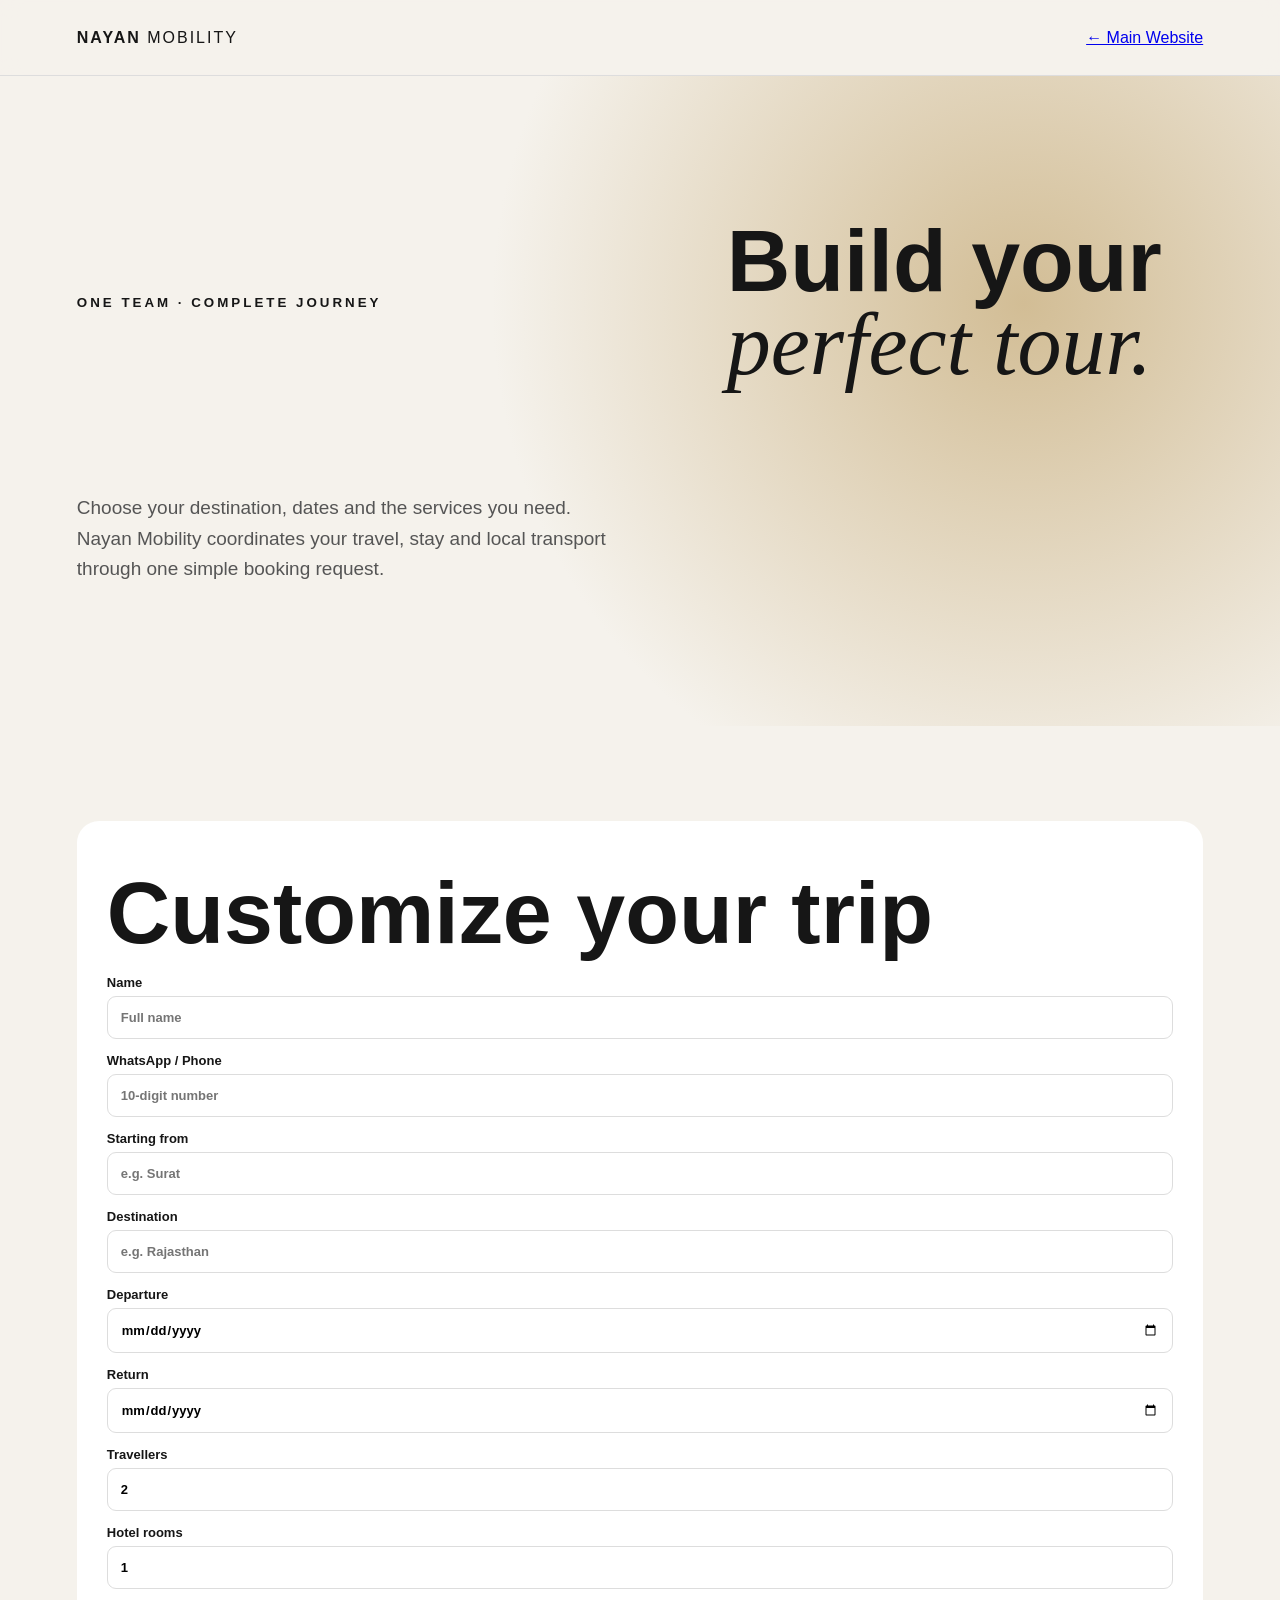
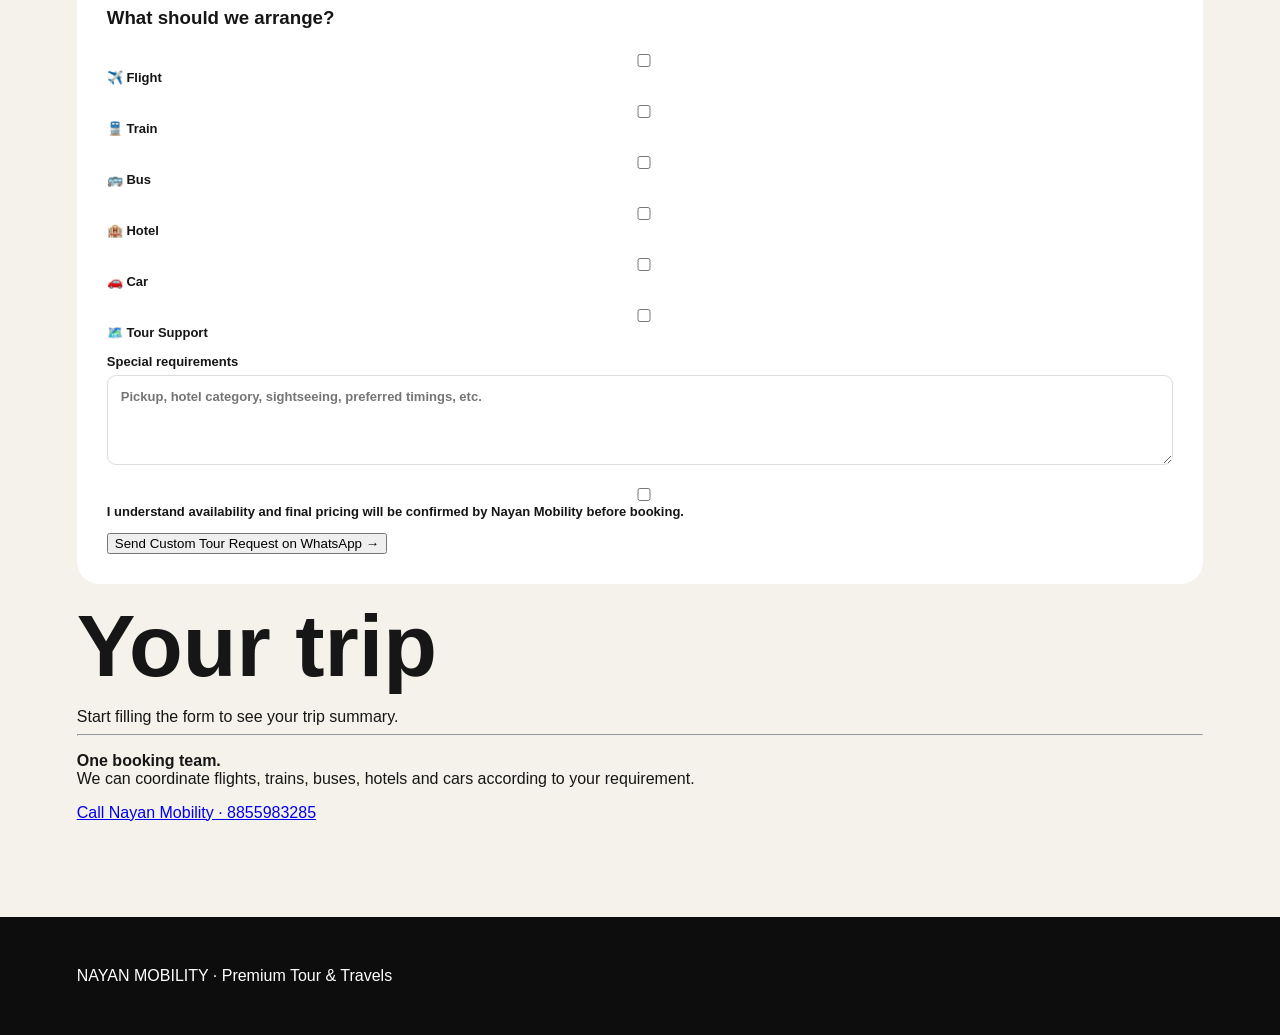
==== custom-tour.html @ cfd57b00 "Add custom tour booking page" ====
<!doctype html><html lang="en"><head><meta charset="utf-8"><meta name="viewport" content="width=device-width,initial-scale=1"><title>Customize Your Tour | Nayan Mobility</title><link rel="stylesheet" href="style.css"></head><body><header><div class="logo">NAYAN <span>MOBILITY</span></div><a href="index.html">← Main Website</a></header><main><section class="hero"><small>ONE TEAM · COMPLETE JOURNEY</small><h1>Build your <i>perfect tour.</i></h1><p>Choose your destination, dates and the services you need. Nayan Mobility coordinates your travel, stay and local transport through one simple booking request.</p></section><section class="builder"><form id="tourForm"><h2>Customize your trip</h2><div class="row"><label>Name<input id="name" required placeholder="Full name"></label><label>WhatsApp / Phone<input id="phone" required type="tel" placeholder="10-digit number"></label></div><div class="row"><label>Starting from<input id="from" required placeholder="e.g. Surat"></label><label>Destination<input id="destination" required placeholder="e.g. Rajasthan"></label></div><div class="row"><label>Departure<input id="start" required type="date"></label><label>Return<input id="end" type="date"></label></div><div class="row"><label>Travellers<input id="travellers" type="number" min="1" value="2"></label><label>Hotel rooms<input id="rooms" type="number" min="0" value="1"></label></div><h3>What should we arrange?</h3><div class="services"><label><input name="service" type="checkbox" value="Flight"> ✈️ Flight</label><label><input name="service" type="checkbox" value="Train"> 🚆 Train</label><label><input name="service" type="checkbox" value="Bus"> 🚌 Bus</label><label><input name="service" type="checkbox" value="Hotel"> 🏨 Hotel</label><label><input name="service" type="checkbox" value="Car"> 🚗 Car</label><label><input name="service" type="checkbox" value="Tour Support"> 🗺️ Tour Support</label></div><label>Special requirements<textarea id="notes" placeholder="Pickup, hotel category, sightseeing, preferred timings, etc."></textarea></label><label class="consent"><input required type="checkbox"> I understand availability and final pricing will be confirmed by Nayan Mobility before booking.</label><button type="submit">Send Custom Tour Request on WhatsApp →</button></form><aside><h2>Your trip</h2><div id="summary">Start filling the form to see your trip summary.</div><hr><p><b>One booking team.</b><br>We can coordinate flights, trains, buses, hotels and cars according to your requirement.</p><a class="call" href="tel:8855983285">Call Nayan Mobility · 8855983285</a></aside></section></main><footer>NAYAN MOBILITY · Premium Tour & Travels</footer><script src="custom-tour.js"></script></body></html>
---- style.css ----
*{box-sizing:border-box}html{scroll-behavior:smooth}body{margin:0;background:#f5f2ec;color:#161616;font-family:Arial,sans-serif}header{height:76px;display:flex;align-items:center;justify-content:space-between;padding:0 6%;position:sticky;top:0;background:#f5f2ecee;backdrop-filter:blur(10px);z-index:5;border-bottom:1px solid #ddd}.logo{font-weight:900;letter-spacing:2px}.logo span{font-weight:400}nav{display:flex;gap:25px}nav a{color:#111;text-decoration:none;font-size:14px}.hero{min-height:650px;padding:8% 6%;display:grid;grid-template-columns:1.1fr .9fr;gap:6%;align-items:center;background:radial-gradient(circle at 80% 35%,#d2bd95,#f5f2ec 48%)}small{letter-spacing:3px;font-weight:800}.hero h1,h2{font-size:clamp(50px,7vw,88px);line-height:.95;margin:20px 0}.hero i,h2 i{font-family:Georgia,serif;font-weight:400}.hero p{max-width:550px;font-size:19px;line-height:1.6;color:#555}.btn{display:inline-block;background:#111;color:#fff;border:0;border-radius:30px;padding:14px 22px;text-decoration:none;font-weight:700;cursor:pointer}.hero-art{height:410px;border-radius:30px;background:linear-gradient(145deg,#292929,#050505);color:#c8aa70;display:flex;align-items:center;justify-content:center;text-align:center;font-size:60px;font-weight:900;letter-spacing:5px;box-shadow:0 30px 70px #0002}.hero-art b{color:#fff;font-size:22px;letter-spacing:8px}section{padding:95px 6%}.grid{display:grid;grid-template-columns:repeat(4,1fr);gap:18px}.grid article{background:#fff;border-radius:22px;padding:16px;box-shadow:0 15px 40px #0000000b}.art{height:180px;border-radius:17px;background:linear-gradient(135deg,#ddd7cb,#faf9f6);display:flex;align-items:center;justify-content:center;font-size:34px;font-weight:900;color:#777}.grid p{color:#777}.grid button{background:none;border:0;font-weight:700;cursor:pointer}.dark{background:#141414;color:#fff}.features{display:grid;grid-template-columns:repeat(3,1fr);gap:35px;margin-top:60px}.features b{color:#c6a66b}.features p{color:#aaa;line-height:1.6}#booking{display:grid;grid-template-columns:.8fr 1.2fr;gap:80px}form{background:#fff;padding:30px;border-radius:22px}label{display:block;font-weight:700;font-size:13px;margin:0 0 14px}input,select,textarea{width:100%;padding:13px;margin-top:6px;border:1px solid #ddd;border-radius:9px;font:inherit}textarea{min-height:90px}form .btn{width:100%}footer{background:#0d0d0d;color:#fff;padding:50px 6%;display:flex;justify-content:space-between}footer p{color:#aaa;line-height:1.7}@media(max-width:800px){nav{display:none}.hero,#booking{grid-template-columns:1fr}.grid{grid-template-columns:1fr 1fr}.features{grid-template-columns:1fr}footer{display:block}}@media(max-width:520px){.grid{grid-template-columns:1fr}}
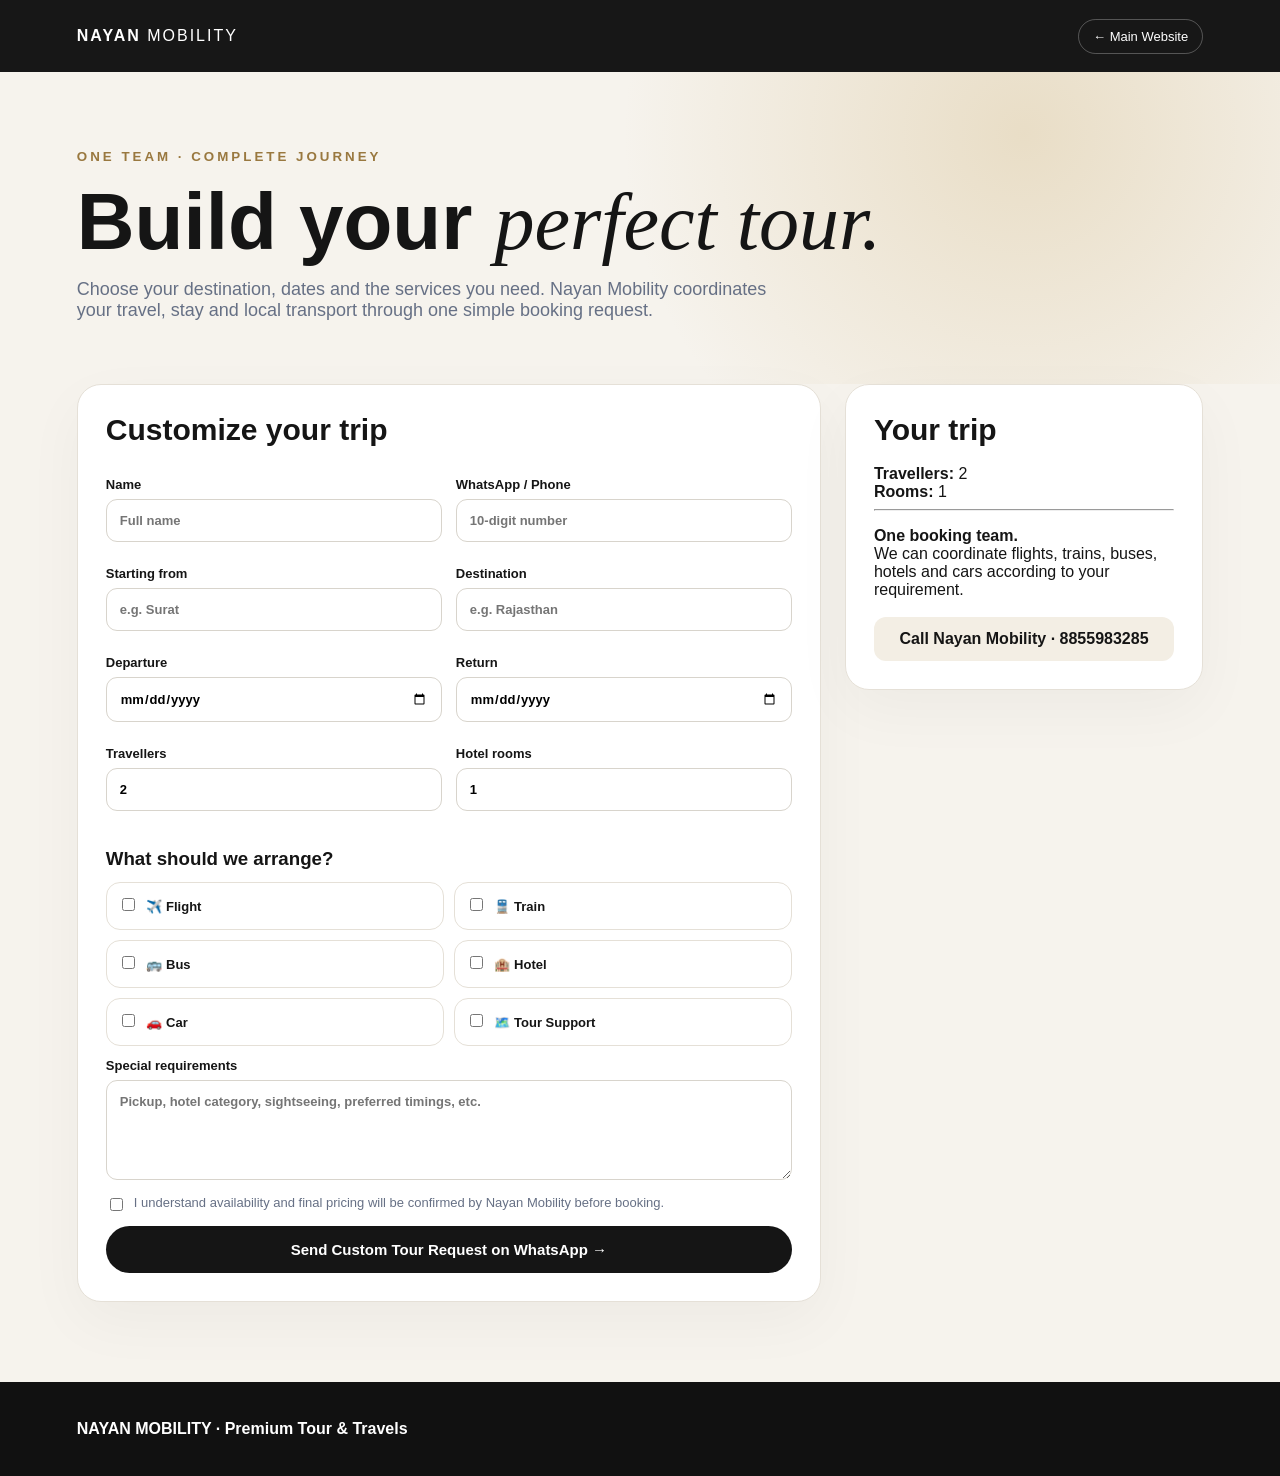
==== commit 3277b81a: "Connect custom tour page stylesheet" ====
--- a/custom-tour.html
+++ b/custom-tour.html
@@ -1 +1 @@
-<!doctype html><html lang="en"><head><meta charset="utf-8"><meta name="viewport" content="width=device-width,initial-scale=1"><title>Customize Your Tour | Nayan Mobility</title><link rel="stylesheet" href="style.css"></head><body><header><div class="logo">NAYAN <span>MOBILITY</span></div><a href="index.html">← Main Website</a></header><main><section class="hero"><small>ONE TEAM · COMPLETE JOURNEY</small><h1>Build your <i>perfect tour.</i></h1><p>Choose your destination, dates and the services you need. Nayan Mobility coordinates your travel, stay and local transport through one simple booking request.</p></section><section class="builder"><form id="tourForm"><h2>Customize your trip</h2><div class="row"><label>Name<input id="name" required placeholder="Full name"></label><label>WhatsApp / Phone<input id="phone" required type="tel" placeholder="10-digit number"></label></div><div class="row"><label>Starting from<input id="from" required placeholder="e.g. Surat"></label><label>Destination<input id="destination" required placeholder="e.g. Rajasthan"></label></div><div class="row"><label>Departure<input id="start" required type="date"></label><label>Return<input id="end" type="date"></label></div><div class="row"><label>Travellers<input id="travellers" type="number" min="1" value="2"></label><label>Hotel rooms<input id="rooms" type="number" min="0" value="1"></label></div><h3>What should we arrange?</h3><div class="services"><label><input name="service" type="checkbox" value="Flight"> ✈️ Flight</label><label><input name="service" type="checkbox" value="Train"> 🚆 Train</label><label><input name="service" type="checkbox" value="Bus"> 🚌 Bus</label><label><input name="service" type="checkbox" value="Hotel"> 🏨 Hotel</label><label><input name="service" type="checkbox" value="Car"> 🚗 Car</label><label><input name="service" type="checkbox" value="Tour Support"> 🗺️ Tour Support</label></div><label>Special requirements<textarea id="notes" placeholder="Pickup, hotel category, sightseeing, preferred timings, etc."></textarea></label><label class="consent"><input required type="checkbox"> I understand availability and final pricing will be confirmed by Nayan Mobility before booking.</label><button type="submit">Send Custom Tour Request on WhatsApp →</button></form><aside><h2>Your trip</h2><div id="summary">Start filling the form to see your trip summary.</div><hr><p><b>One booking team.</b><br>We can coordinate flights, trains, buses, hotels and cars according to your requirement.</p><a class="call" href="tel:8855983285">Call Nayan Mobility · 8855983285</a></aside></section></main><footer>NAYAN MOBILITY · Premium Tour & Travels</footer><script src="custom-tour.js"></script></body></html>+<!doctype html><html lang="en"><head><meta charset="utf-8"><meta name="viewport" content="width=device-width,initial-scale=1"><title>Customize Your Tour | Nayan Mobility</title><link rel="stylesheet" href="custom-tour.css"></head><body><header><div class="logo">NAYAN <span>MOBILITY</span></div><a href="index.html">← Main Website</a></header><main><section class="hero"><small>ONE TEAM · COMPLETE JOURNEY</small><h1>Build your <i>perfect tour.</i></h1><p>Choose your destination, dates and the services you need. Nayan Mobility coordinates your travel, stay and local transport through one simple booking request.</p></section><section class="builder"><form id="tourForm"><h2>Customize your trip</h2><div class="row"><label>Name<input id="name" required placeholder="Full name"></label><label>WhatsApp / Phone<input id="phone" required type="tel" placeholder="10-digit number"></label></div><div class="row"><label>Starting from<input id="from" required placeholder="e.g. Surat"></label><label>Destination<input id="destination" required placeholder="e.g. Rajasthan"></label></div><div class="row"><label>Departure<input id="start" required type="date"></label><label>Return<input id="end" type="date"></label></div><div class="row"><label>Travellers<input id="travellers" type="number" min="1" value="2"></label><label>Hotel rooms<input id="rooms" type="number" min="0" value="1"></label></div><h3>What should we arrange?</h3><div class="services"><label><input name="service" type="checkbox" value="Flight"> ✈️ Flight</label><label><input name="service" type="checkbox" value="Train"> 🚆 Train</label><label><input name="service" type="checkbox" value="Bus"> 🚌 Bus</label><label><input name="service" type="checkbox" value="Hotel"> 🏨 Hotel</label><label><input name="service" type="checkbox" value="Car"> 🚗 Car</label><label><input name="service" type="checkbox" value="Tour Support"> 🗺️ Tour Support</label></div><label>Special requirements<textarea id="notes" placeholder="Pickup, hotel category, sightseeing, preferred timings, etc."></textarea></label><label class="consent"><input required type="checkbox"> I understand availability and final pricing will be confirmed by Nayan Mobility before booking.</label><button type="submit">Send Custom Tour Request on WhatsApp →</button></form><aside><h2>Your trip</h2><div id="summary">Start filling the form to see your trip summary.</div><hr><p><b>One booking team.</b><br>We can coordinate flights, trains, buses, hotels and cars according to your requirement.</p><a class="call" href="tel:8855983285">Call Nayan Mobility · 8855983285</a></aside></section></main><footer>NAYAN MOBILITY · Premium Tour & Travels</footer><script src="custom-tour.js"></script></body></html>
--- a/custom-tour.css
+++ b/custom-tour.css
@@ -0,0 +1 @@
+*{box-sizing:border-box}body{margin:0;background:#f6f3ed;color:#151515;font-family:Arial,sans-serif}header{height:72px;background:#171717;color:#fff;display:flex;align-items:center;justify-content:space-between;padding:0 6%;position:sticky;top:0;z-index:5}.logo{font-weight:900;letter-spacing:2px}.logo span{font-weight:400}header a{color:#fff;text-decoration:none;border:1px solid #ffffff44;border-radius:30px;padding:9px 14px;font-size:13px}.hero{padding:75px 6% 45px;background:radial-gradient(circle at 80% 20%,#d5bd8c66,transparent 38%)}small{letter-spacing:3px;font-weight:800;color:#99783f}.hero h1{font-size:clamp(44px,7vw,80px);line-height:.98;margin:18px 0;max-width:850px}.hero i{font-family:Georgia,serif;font-weight:400}.hero p{font-size:18px;color:#667085;max-width:720px}.builder{width:min(1180px,88%);margin:0 auto 80px;display:grid;grid-template-columns:1.35fr .65fr;gap:24px}form,aside{background:#fff;border:1px solid #e5e0d7;border-radius:24px;padding:28px;box-shadow:0 20px 60px #0000000a}h2{font-size:30px;margin:0 0 18px}h3{margin:25px 0 12px}.row{display:grid;grid-template-columns:1fr 1fr;gap:14px}label{display:block;font-size:13px;font-weight:700;margin:12px 0}input,textarea{width:100%;padding:13px;margin-top:7px;border:1px solid #d8d4cc;border-radius:11px;font:inherit}textarea{min-height:100px;resize:vertical}.services{display:grid;grid-template-columns:1fr 1fr;gap:10px}.services label{border:1px solid #e5e0d7;border-radius:14px;padding:15px;margin:0;cursor:pointer}.services input{width:auto;margin:0 8px 0 0}.consent{display:flex;gap:8px;color:#667085;font-weight:400}.consent input{width:auto;margin-top:3px}.builder button{width:100%;border:0;border-radius:30px;background:#151515;color:#fff;padding:15px;font-weight:800;font-size:15px;cursor:pointer}.builder aside{height:max-content;position:sticky;top:92px}.summary{color:#667085;line-height:1.8}.summary b{color:#151515}.call{display:block;margin-top:18px;text-decoration:none;background:#f3eee4;color:#151515;padding:13px;border-radius:12px;text-align:center;font-weight:700}footer{background:#111;color:#fff;padding:38px 6%;font-weight:700}@media(max-width:800px){.builder{grid-template-columns:1fr}.builder aside{position:static}.row,.services{grid-template-columns:1fr}}
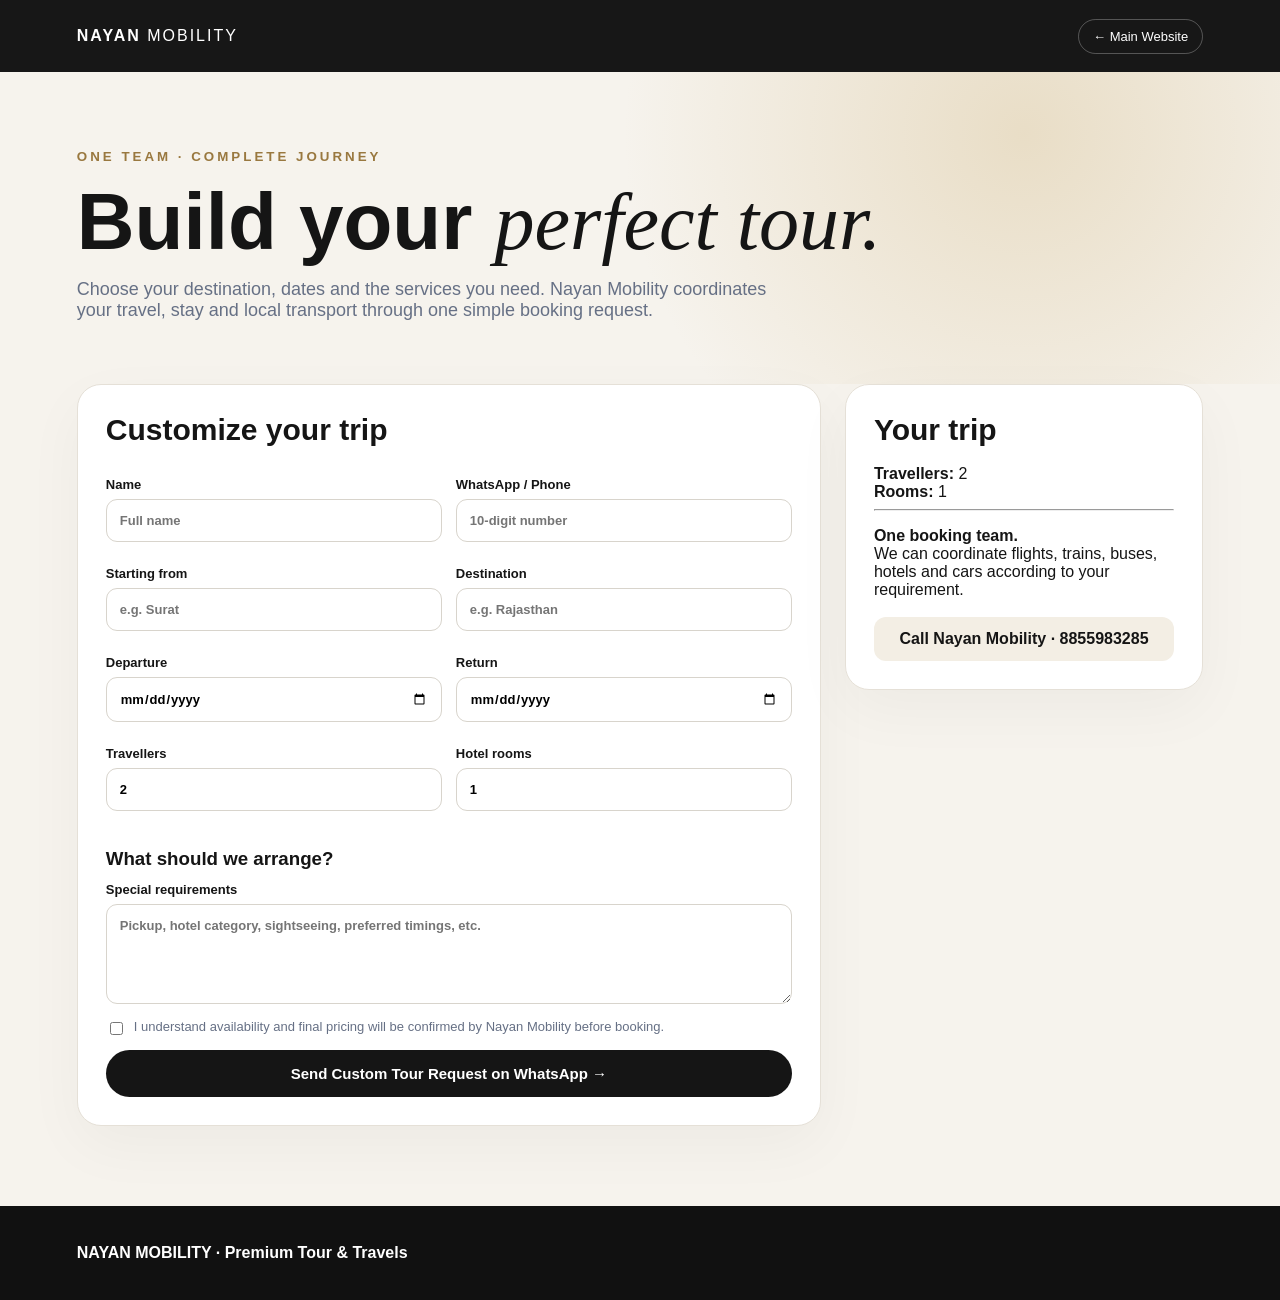
==== commit 316d5126: "Simplify custom tour into free-form travel inquiry" ====
--- a/custom-tour.html
+++ b/custom-tour.html
@@ -1 +1 @@
-<!doctype html><html lang="en"><head><meta charset="utf-8"><meta name="viewport" content="width=device-width,initial-scale=1"><title>Customize Your Tour | Nayan Mobility</title><link rel="stylesheet" href="custom-tour.css"></head><body><header><div class="logo">NAYAN <span>MOBILITY</span></div><a href="index.html">← Main Website</a></header><main><section class="hero"><small>ONE TEAM · COMPLETE JOURNEY</small><h1>Build your <i>perfect tour.</i></h1><p>Choose your destination, dates and the services you need. Nayan Mobility coordinates your travel, stay and local transport through one simple booking request.</p></section><section class="builder"><form id="tourForm"><h2>Customize your trip</h2><div class="row"><label>Name<input id="name" required placeholder="Full name"></label><label>WhatsApp / Phone<input id="phone" required type="tel" placeholder="10-digit number"></label></div><div class="row"><label>Starting from<input id="from" required placeholder="e.g. Surat"></label><label>Destination<input id="destination" required placeholder="e.g. Rajasthan"></label></div><div class="row"><label>Departure<input id="start" required type="date"></label><label>Return<input id="end" type="date"></label></div><div class="row"><label>Travellers<input id="travellers" type="number" min="1" value="2"></label><label>Hotel rooms<input id="rooms" type="number" min="0" value="1"></label></div><h3>What should we arrange?</h3><div class="services"><label><input name="service" type="checkbox" value="Flight"> ✈️ Flight</label><label><input name="service" type="checkbox" value="Train"> 🚆 Train</label><label><input name="service" type="checkbox" value="Bus"> 🚌 Bus</label><label><input name="service" type="checkbox" value="Hotel"> 🏨 Hotel</label><label><input name="service" type="checkbox" value="Car"> 🚗 Car</label><label><input name="service" type="checkbox" value="Tour Support"> 🗺️ Tour Support</label></div><label>Special requirements<textarea id="notes" placeholder="Pickup, hotel category, sightseeing, preferred timings, etc."></textarea></label><label class="consent"><input required type="checkbox"> I understand availability and final pricing will be confirmed by Nayan Mobility before booking.</label><button type="submit">Send Custom Tour Request on WhatsApp →</button></form><aside><h2>Your trip</h2><div id="summary">Start filling the form to see your trip summary.</div><hr><p><b>One booking team.</b><br>We can coordinate flights, trains, buses, hotels and cars according to your requirement.</p><a class="call" href="tel:8855983285">Call Nayan Mobility · 8855983285</a></aside></section></main><footer>NAYAN MOBILITY · Premium Tour & Travels</footer><script src="custom-tour.js"></script></body></html>+<!doctype html><html lang="en"><head><meta charset="utf-8"><meta name="viewport" content="width=device-width,initial-scale=1"><title>Customize Your Tour | Nayan Mobility</title><link rel="stylesheet" href="custom-tour.css"></head><body><header><div class="logo">NAYAN <span>MOBILITY</span></div><a href="index.html">← Main Website</a></header><main><section class="hero"><small>ONE TEAM · COMPLETE JOURNEY</small><h1>Build your <i>perfect tour.</i></h1><p>Choose your destination, dates and the services you need. Nayan Mobility coordinates your travel, stay and local transport through one simple booking request.</p></section><section class="builder"><form id="tourForm"><h2>Customize your trip</h2><div class="row"><label>Name<input id="name" required placeholder="Full name"></label><label>WhatsApp / Phone<input id="phone" required type="tel" placeholder="10-digit number"></label></div><div class="row"><label>Starting from<input id="from" required placeholder="e.g. Surat"></label><label>Destination<input id="destination" required placeholder="e.g. Rajasthan"></label></div><div class="row"><label>Departure<input id="start" required type="date"></label><label>Return<input id="end" type="date"></label></div><div class="row"><label>Travellers<input id="travellers" type="number" min="1" value="2"></label><label>Hotel rooms<input id="rooms" type="number" min="0" value="1"></label></div><h3>What should we arrange?</h3><div class="services" style="display:none"><label><input name="service" type="checkbox" value="Flight"> ✈️ Flight</label><label><input name="service" type="checkbox" value="Train"> 🚆 Train</label><label><input name="service" type="checkbox" value="Bus"> 🚌 Bus</label><label><input name="service" type="checkbox" value="Hotel"> 🏨 Hotel</label><label><input name="service" type="checkbox" value="Car"> 🚗 Car</label><label><input name="service" type="checkbox" value="Tour Support"> 🗺️ Tour Support</label></div><label>Special requirements<textarea id="notes" placeholder="Pickup, hotel category, sightseeing, preferred timings, etc."></textarea></label><label class="consent"><input required type="checkbox"> I understand availability and final pricing will be confirmed by Nayan Mobility before booking.</label><button type="submit">Send Custom Tour Request on WhatsApp →</button></form><aside><h2>Your trip</h2><div id="summary">Start filling the form to see your trip summary.</div><hr><p><b>One booking team.</b><br>We can coordinate flights, trains, buses, hotels and cars according to your requirement.</p><a class="call" href="tel:8855983285">Call Nayan Mobility · 8855983285</a></aside></section></main><footer>NAYAN MOBILITY · Premium Tour & Travels</footer><script src="custom-tour.js"></script></body></html>
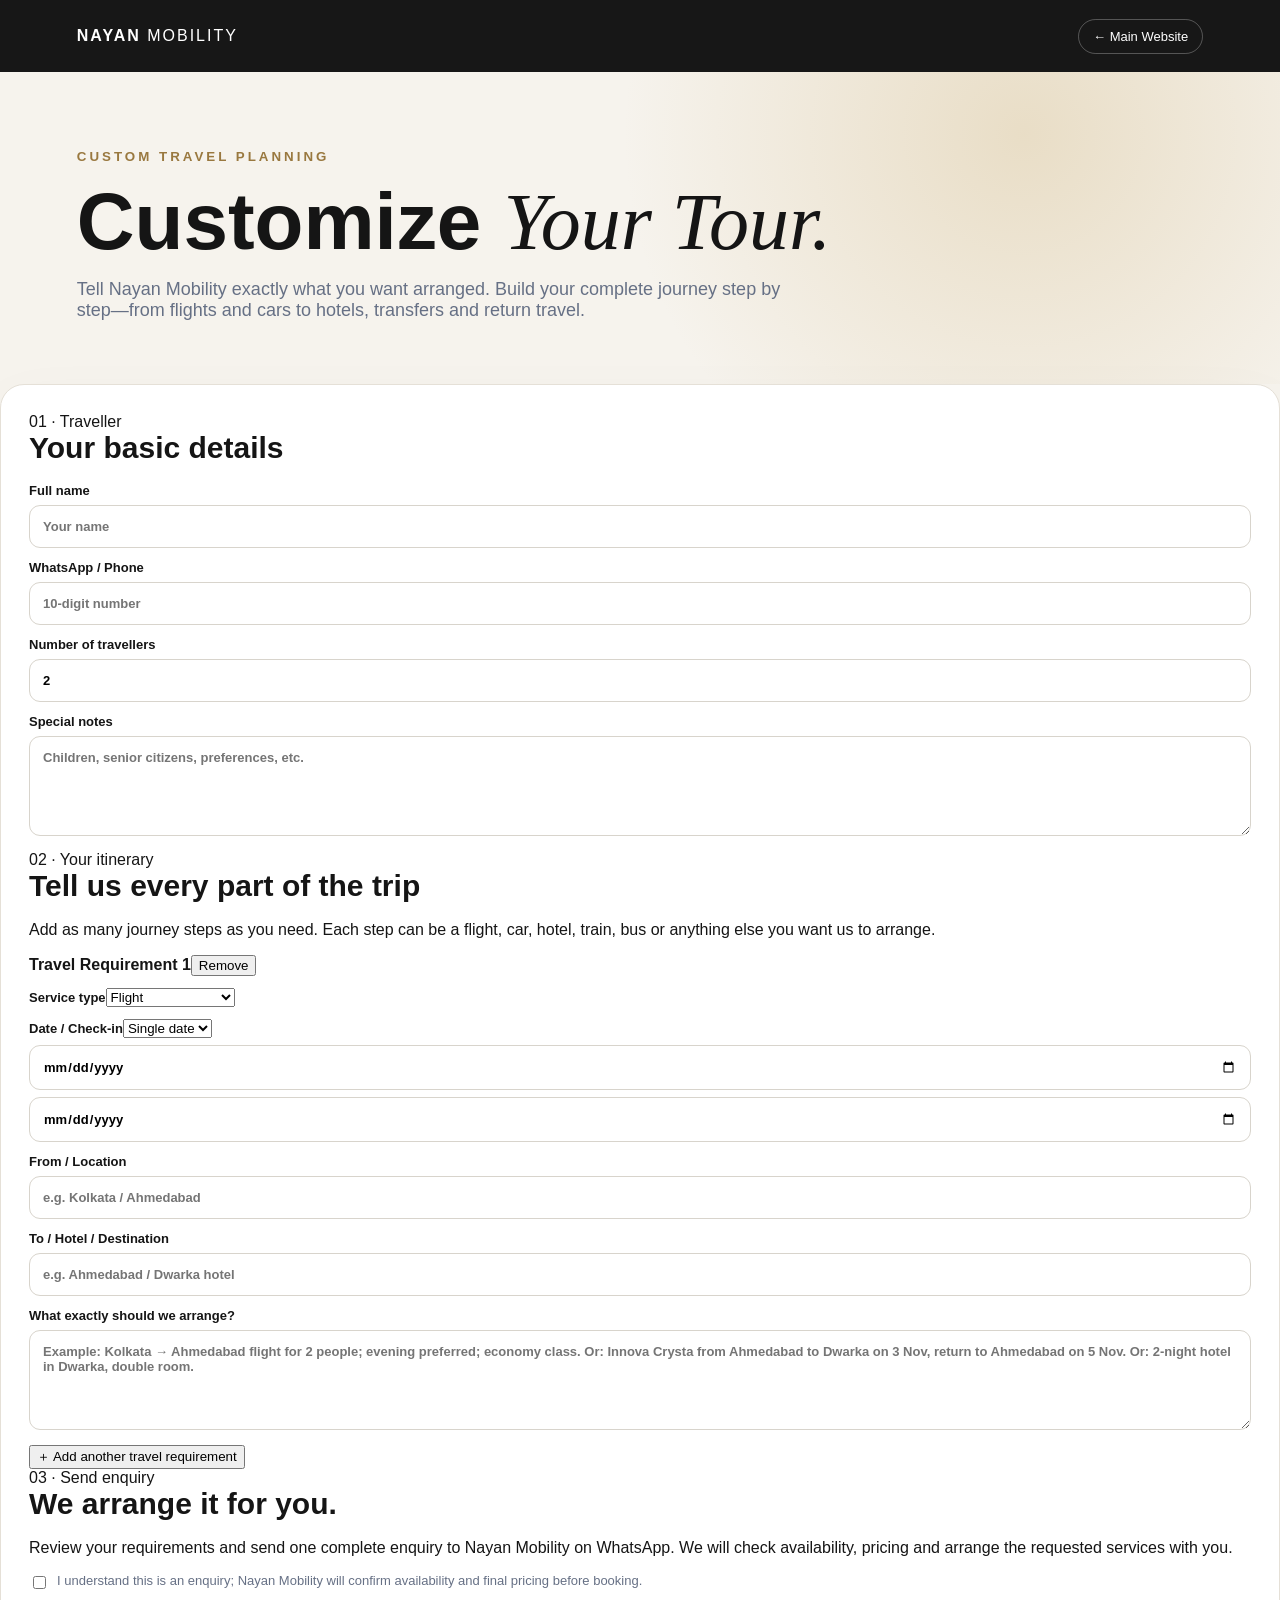
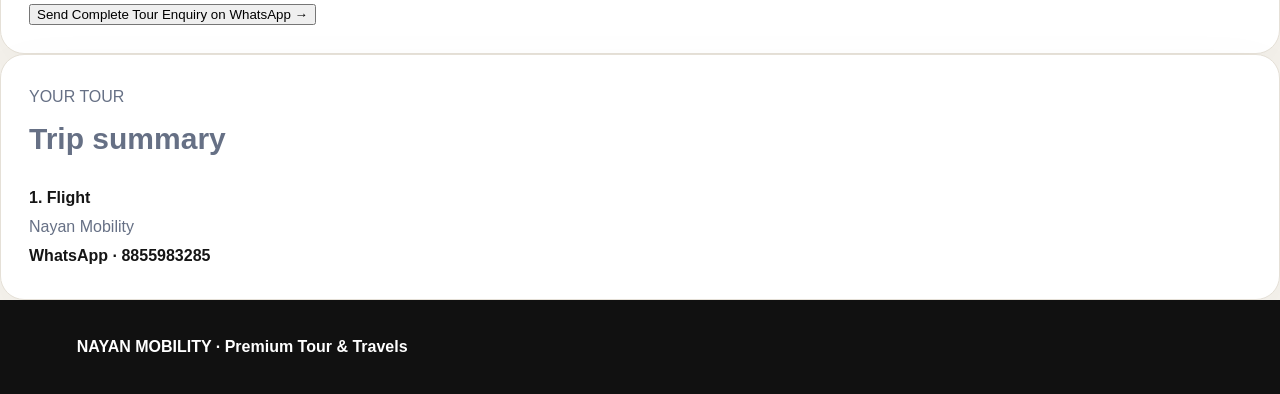
==== commit 4b74fcca: "Build detailed itinerary-based Customize Your Tour page" ====
--- a/custom-tour.html
+++ b/custom-tour.html
@@ -1 +1,18 @@
-<!doctype html><html lang="en"><head><meta charset="utf-8"><meta name="viewport" content="width=device-width,initial-scale=1"><title>Customize Your Tour | Nayan Mobility</title><link rel="stylesheet" href="custom-tour.css"></head><body><header><div class="logo">NAYAN <span>MOBILITY</span></div><a href="index.html">← Main Website</a></header><main><section class="hero"><small>ONE TEAM · COMPLETE JOURNEY</small><h1>Build your <i>perfect tour.</i></h1><p>Choose your destination, dates and the services you need. Nayan Mobility coordinates your travel, stay and local transport through one simple booking request.</p></section><section class="builder"><form id="tourForm"><h2>Customize your trip</h2><div class="row"><label>Name<input id="name" required placeholder="Full name"></label><label>WhatsApp / Phone<input id="phone" required type="tel" placeholder="10-digit number"></label></div><div class="row"><label>Starting from<input id="from" required placeholder="e.g. Surat"></label><label>Destination<input id="destination" required placeholder="e.g. Rajasthan"></label></div><div class="row"><label>Departure<input id="start" required type="date"></label><label>Return<input id="end" type="date"></label></div><div class="row"><label>Travellers<input id="travellers" type="number" min="1" value="2"></label><label>Hotel rooms<input id="rooms" type="number" min="0" value="1"></label></div><h3>What should we arrange?</h3><div class="services" style="display:none"><label><input name="service" type="checkbox" value="Flight"> ✈️ Flight</label><label><input name="service" type="checkbox" value="Train"> 🚆 Train</label><label><input name="service" type="checkbox" value="Bus"> 🚌 Bus</label><label><input name="service" type="checkbox" value="Hotel"> 🏨 Hotel</label><label><input name="service" type="checkbox" value="Car"> 🚗 Car</label><label><input name="service" type="checkbox" value="Tour Support"> 🗺️ Tour Support</label></div><label>Special requirements<textarea id="notes" placeholder="Pickup, hotel category, sightseeing, preferred timings, etc."></textarea></label><label class="consent"><input required type="checkbox"> I understand availability and final pricing will be confirmed by Nayan Mobility before booking.</label><button type="submit">Send Custom Tour Request on WhatsApp →</button></form><aside><h2>Your trip</h2><div id="summary">Start filling the form to see your trip summary.</div><hr><p><b>One booking team.</b><br>We can coordinate flights, trains, buses, hotels and cars according to your requirement.</p><a class="call" href="tel:8855983285">Call Nayan Mobility · 8855983285</a></aside></section></main><footer>NAYAN MOBILITY · Premium Tour & Travels</footer><script src="custom-tour.js"></script></body></html>+<!doctype html><html lang="en"><head><meta charset="utf-8"><meta name="viewport" content="width=device-width,initial-scale=1"><title>Customize Your Tour | Nayan Mobility</title><link rel="stylesheet" href="custom-tour.css"></head><body>
+<header><div class="logo">NAYAN <span>MOBILITY</span></div><a href="index.html">← Main Website</a></header>
+<main><section class="hero"><div class="wrap"><small>CUSTOM TRAVEL PLANNING</small><h1>Customize <i>Your Tour.</i></h1><p>Tell Nayan Mobility exactly what you want arranged. Build your complete journey step by step—from flights and cars to hotels, transfers and return travel.</p></div></section>
+<section class="wrap layout"><form id="tourForm">
+<div class="card"><div class="eyebrow">01 · Traveller</div><h2>Your basic details</h2><div class="grid2"><label>Full name<input id="name" required placeholder="Your name"></label><label>WhatsApp / Phone<input id="phone" required type="tel" placeholder="10-digit number"></label></div><div class="grid2"><label>Number of travellers<input id="travellers" type="number" min="1" value="2"></label><label>Special notes<textarea id="general" placeholder="Children, senior citizens, preferences, etc."></textarea></label></div></div>
+<div class="card"><div class="eyebrow">02 · Your itinerary</div><h2>Tell us every part of the trip</h2><p class="muted">Add as many journey steps as you need. Each step can be a flight, car, hotel, train, bus or anything else you want us to arrange.</p><div id="steps"></div><button type="button" class="add" id="addStep">＋ Add another travel requirement</button></div>
+<div class="card"><div class="eyebrow">03 · Send enquiry</div><h2>We arrange it for you.</h2><p class="muted">Review your requirements and send one complete enquiry to Nayan Mobility on WhatsApp. We will check availability, pricing and arrange the requested services with you.</p><label class="consent"><input required type="checkbox"> I understand this is an enquiry; Nayan Mobility will confirm availability and final pricing before booking.</label><button class="submit" type="submit">Send Complete Tour Enquiry on WhatsApp →</button></div>
+</form>
+<aside class="summary"><div class="eyebrow">YOUR TOUR</div><h2>Trip summary</h2><div id="summary">Add your first travel requirement.</div><div class="contact">Nayan Mobility<br><b>WhatsApp · 8855983285</b></div></aside></section></main>
+<footer>NAYAN MOBILITY · Premium Tour & Travels</footer>
+<script>
+const steps=document.getElementById('steps'),summary=document.getElementById('summary');let n=0;
+function addStep(data={}){n++;const el=document.createElement('div');el.className='step';el.dataset.n=n;el.innerHTML='<div class="stephead"><b>Travel Requirement '+n+'</b><button type="button" class="remove">Remove</button></div><div class="grid2"><label>Service type<select class="type"><option>Flight</option><option>Car / Taxi</option><option>Hotel</option><option>Train</option><option>Bus</option><option>Airport Transfer</option><option>Tour / Sightseeing</option><option>Other</option></select></label><label>Date / Check-in<select class="dateMode"><option value="single">Single date</option><option value="range">Date range</option></select><input class="date1" type="date"><input class="date2 hidden" type="date"></label></div><div class="grid2"><label>From / Location<input class="from" placeholder="e.g. Kolkata / Ahmedabad"></label><label>To / Hotel / Destination<input class="to" placeholder="e.g. Ahmedabad / Dwarka hotel"></label></div><label>What exactly should we arrange?<textarea class="details" required placeholder="Example: Kolkata → Ahmedabad flight for 2 people; evening preferred; economy class. Or: Innova Crysta from Ahmedabad to Dwarka on 3 Nov, return to Ahmedabad on 5 Nov. Or: 2-night hotel in Dwarka, double room."></textarea></div>';steps.appendChild(el);el.querySelector('.type').value=data.type||'Flight';el.querySelector('.remove').onclick=()=>{el.remove();renumber()};el.querySelectorAll('input,select,textarea').forEach(x=>x.addEventListener('input',update));el.querySelector('.dateMode').onchange=()=>{el.querySelector('.date2').classList.toggle('hidden',el.querySelector('.dateMode').value!=='range');update()};update()}
+function renumber(){[...steps.children].forEach((x,i)=>x.querySelector('.stephead b').textContent='Travel Requirement '+(i+1));update()}
+function update(){let out=[...steps.children].map((el,i)=>{const type=el.querySelector('.type').value,from=el.querySelector('.from').value,to=el.querySelector('.to').value,d1=el.querySelector('.date1').value,d2=el.querySelector('.date2').value,detail=el.querySelector('.details').value;return '<div class="sumstep"><b>'+(i+1)+'. '+type+'</b><br>'+[from&&('From: '+from),to&&('To: '+to),d1&&('Date: '+d1+(d2?' → '+d2:'')),detail&&detail].filter(Boolean).join('<br>')+'</div>'}).join('');summary.innerHTML=out||'Add your first travel requirement.'}
+document.getElementById('addStep').onclick=()=>addStep();addStep();
+document.getElementById('tourForm').onsubmit=e=>{e.preventDefault();let msg='Hello Nayan Mobility, I want to customize a complete tour.%0AName: '+encodeURIComponent(name.value)+'%0APhone: '+encodeURIComponent(phone.value)+'%0ATravellers: '+travellers.value+'%0A%0A';[...steps.children].forEach((el,i)=>{msg+=(i+1)+'. '+encodeURIComponent(el.querySelector('.type').value)+'%0AFrom/Location: '+encodeURIComponent(el.querySelector('.from').value)+'%0ATo/Hotel/Destination: '+encodeURIComponent(el.querySelector('.to').value)+'%0ADate: '+encodeURIComponent(el.querySelector('.date1').value)+(el.querySelector('.date2').value?' to '+encodeURIComponent(el.querySelector('.date2').value):'')+'%0ARequirement: '+encodeURIComponent(el.querySelector('.details').value)+'%0A%0A'});msg+='General notes: '+encodeURIComponent(general.value);location.href='https://wa.me/918855983285?text='+msg};
+</script></body></html>
